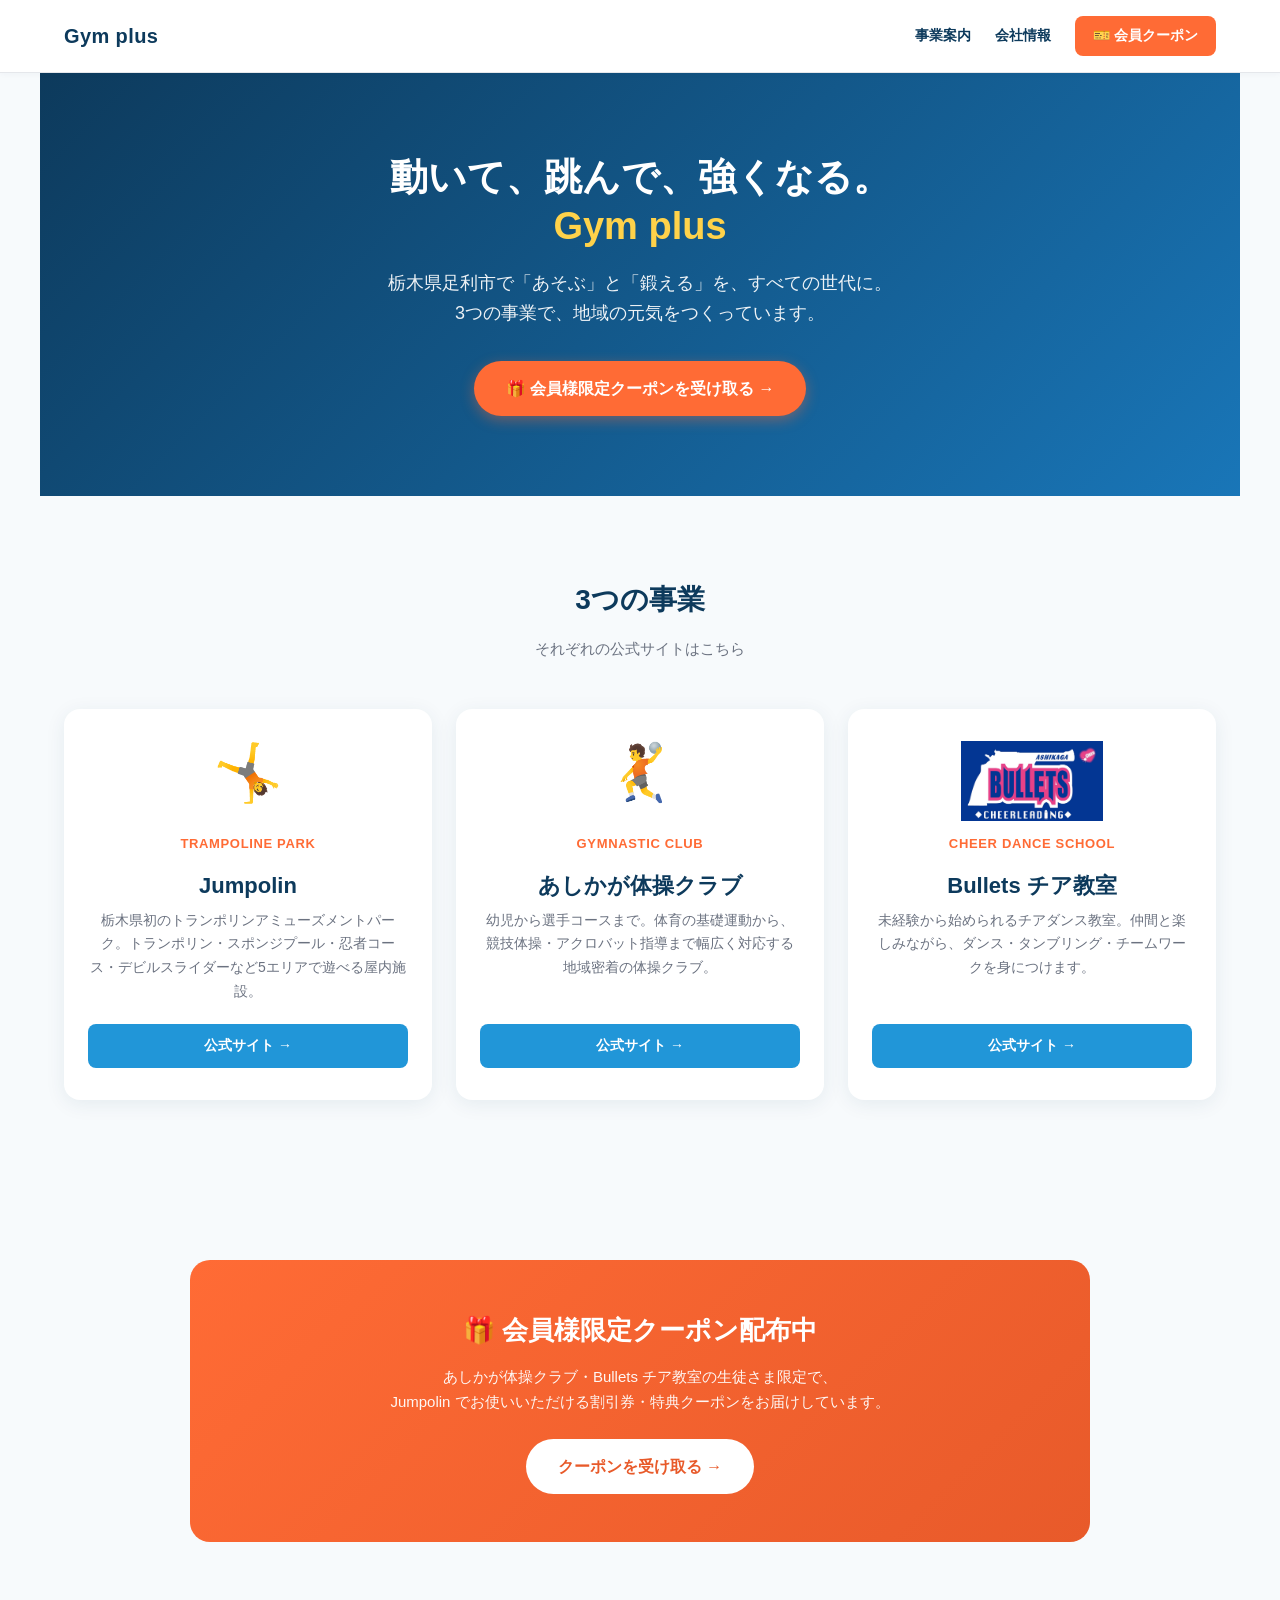
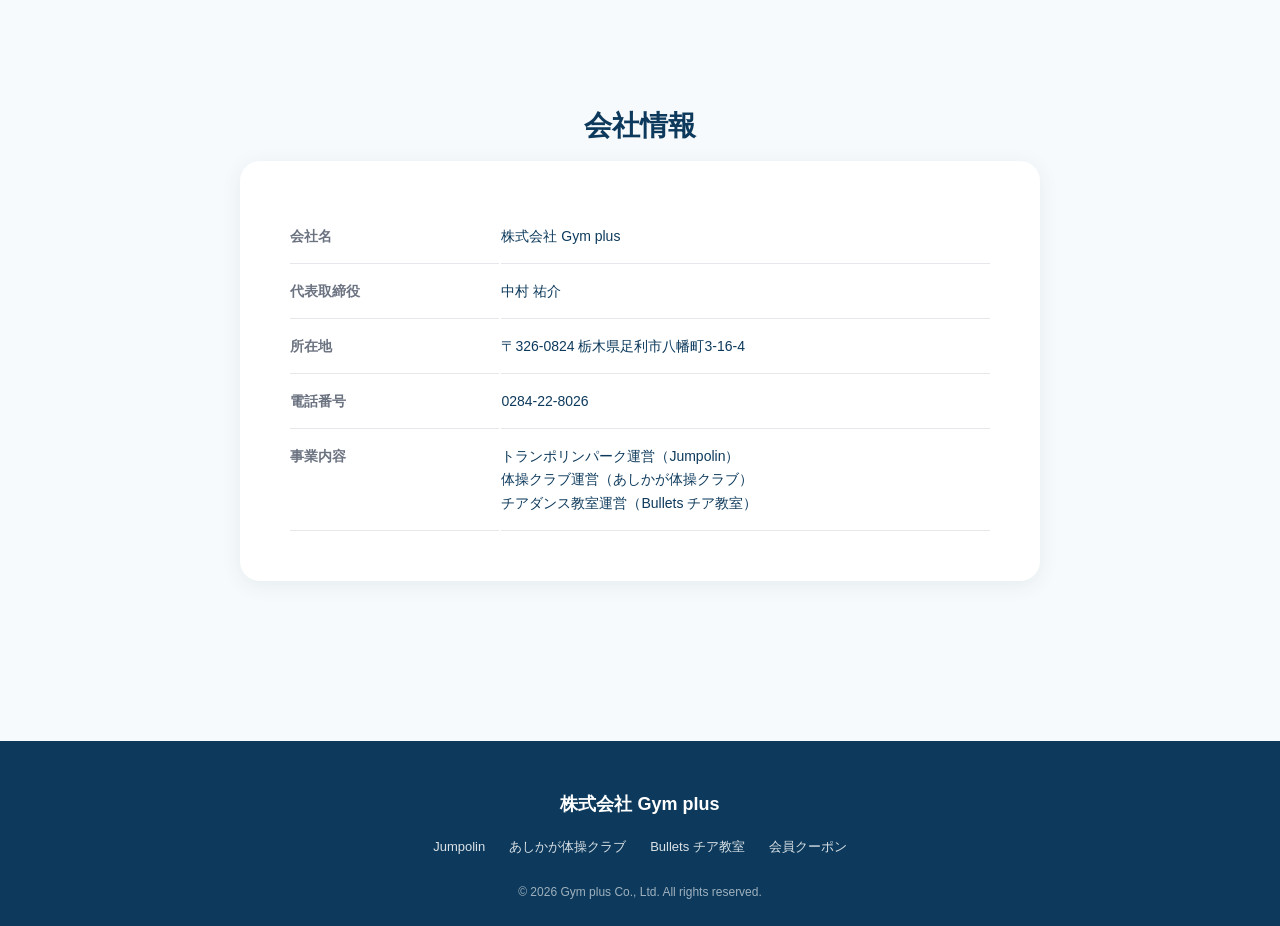
==== index.html @ b4b6f6af "Initial commit: コーポレートHP MVP + クーポンシステム - index.html: 3事業紹介 + クーポン導線のコーポレートサイト - coupon/: Jumpolin会員" ====
<!DOCTYPE html>
<html lang="ja">
<head>
<meta charset="UTF-8">
<meta name="viewport" content="width=device-width, initial-scale=1, viewport-fit=cover">
<title>株式会社Gym plus｜ジャンポリン・あしかが体操クラブ・Bullets チア教室</title>
<meta name="description" content="栃木県足利市の運動施設運営会社。Jumpolin（トランポリンパーク）・あしかが体操クラブ（AGC）・Bullets チア教室を運営。">
<link rel="stylesheet" href="assets/style.css">
</head>
<body>

<header class="site-header">
  <div class="header-inner">
    <a href="/" class="brand">
      <img src="assets/logos/gymplus.png" alt="" onerror="this.style.display='none'">
      <span>Gym plus</span>
    </a>
    <nav class="nav">
      <a href="#services">事業案内</a>
      <a href="#about">会社情報</a>
      <a href="coupon/" class="cta">🎫 会員クーポン</a>
    </nav>
  </div>
</header>

<section class="hero">
  <h1>動いて、跳んで、強くなる。<br><span class="accent">Gym plus</span></h1>
  <p class="tagline">栃木県足利市で「あそぶ」と「鍛える」を、すべての世代に。<br>3つの事業で、地域の元気をつくっています。</p>
  <a href="coupon/" class="hero-cta">🎁 会員様限定クーポンを受け取る →</a>
</section>

<section id="services">
  <h2 class="section-title">3つの事業</h2>
  <p class="section-subtitle">それぞれの公式サイトはこちら</p>

  <div class="services">

    <div class="service-card">
      <div class="logo-wrap">
        <img src="assets/logos/jumpolin.png" alt="Jumpolin" onerror="this.outerHTML='<div class=&quot;service-icon&quot;>🤸</div>'">
      </div>
      <div class="lead">Trampoline Park</div>
      <h3>Jumpolin</h3>
      <p>栃木県初のトランポリンアミューズメントパーク。トランポリン・スポンジプール・忍者コース・デビルスライダーなど5エリアで遊べる屋内施設。</p>
      <a href="https://jumpolin.net/" target="_blank" rel="noopener" class="link">公式サイト →</a>
    </div>

    <div class="service-card">
      <div class="logo-wrap">
        <img src="assets/logos/agc.png" alt="AGC" onerror="this.outerHTML='<div class=&quot;service-icon&quot;>🤾</div>'">
      </div>
      <div class="lead">Gymnastic Club</div>
      <h3>あしかが体操クラブ</h3>
      <p>幼児から選手コースまで。体育の基礎運動から、競技体操・アクロバット指導まで幅広く対応する地域密着の体操クラブ。</p>
      <a href="http://ashikaga-gymnastic-club.com/" target="_blank" rel="noopener" class="link">公式サイト →</a>
    </div>

    <div class="service-card">
      <div class="logo-wrap">
        <img src="assets/logos/bullets.png" alt="Bullets">
      </div>
      <div class="lead">Cheer Dance School</div>
      <h3>Bullets チア教室</h3>
      <p>未経験から始められるチアダンス教室。仲間と楽しみながら、ダンス・タンブリング・チームワークを身につけます。</p>
      <a href="https://bullets-gym.jp/" target="_blank" rel="noopener" class="link">公式サイト →</a>
    </div>

  </div>
</section>

<section>
  <div class="banner-cta">
    <h2>🎁 会員様限定クーポン配布中</h2>
    <p>あしかが体操クラブ・Bullets チア教室の生徒さま限定で、<br>
       Jumpolin でお使いいただける割引券・特典クーポンをお届けしています。</p>
    <a href="coupon/" class="btn">クーポンを受け取る →</a>
  </div>
</section>

<section id="about">
  <h2 class="section-title">会社情報</h2>
  <div class="about">
    <table>
      <tr><th>会社名</th><td>株式会社 Gym plus</td></tr>
      <tr><th>代表取締役</th><td>中村 祐介</td></tr>
      <tr><th>所在地</th><td>〒326-0824 栃木県足利市八幡町3-16-4</td></tr>
      <tr><th>電話番号</th><td>0284-22-8026</td></tr>
      <tr><th>事業内容</th><td>
        トランポリンパーク運営（Jumpolin）<br>
        体操クラブ運営（あしかが体操クラブ）<br>
        チアダンス教室運営（Bullets チア教室）
      </td></tr>
    </table>
  </div>
</section>

<footer class="site-footer">
  <div class="footer-inner">
    <div class="footer-brand">株式会社 Gym plus</div>
    <div class="footer-links">
      <a href="https://jumpolin.net/" target="_blank" rel="noopener">Jumpolin</a>
      <a href="http://ashikaga-gymnastic-club.com/" target="_blank" rel="noopener">あしかが体操クラブ</a>
      <a href="https://bullets-gym.jp/" target="_blank" rel="noopener">Bullets チア教室</a>
      <a href="coupon/">会員クーポン</a>
    </div>
    <div class="copyright">© 2026 Gym plus Co., Ltd. All rights reserved.</div>
  </div>
</footer>

</body>
</html>
---- assets/style.css ----
/* Gym plus コーポレートサイト - 共通スタイル */

:root {
  --primary: #2196d8;
  --primary-dark: #1976b8;
  --primary-soft: #e3f2fd;
  --secondary: #0d3a5c;
  --accent: #ff6b35;
  --accent-dark: #e85a2a;
  --accent-soft: #fef0e8;
  --bg: #f7fafc;
  --card: #ffffff;
  --text: #0d3a5c;
  --text-soft: #6b7280;
  --border: #e5e7eb;
  --shadow: 0 4px 20px rgba(13, 58, 92, 0.08);
  --shadow-lg: 0 12px 40px rgba(13, 58, 92, 0.14);
}

* { box-sizing: border-box; margin: 0; padding: 0; }

html, body {
  font-family: -apple-system, BlinkMacSystemFont, "Hiragino Kaku Gothic ProN",
    "Hiragino Sans", "Yu Gothic UI", "Meiryo", sans-serif;
  background: var(--bg);
  color: var(--text);
  line-height: 1.7;
  -webkit-font-smoothing: antialiased;
}

a { color: var(--primary); text-decoration: none; transition: color 0.2s; }
a:hover { color: var(--primary-dark); }

/* ヘッダー */
.site-header {
  background: #fff;
  border-bottom: 1px solid var(--border);
  position: sticky;
  top: 0;
  z-index: 100;
  box-shadow: 0 1px 6px rgba(13, 58, 92, 0.04);
}
.header-inner {
  max-width: 1200px;
  margin: 0 auto;
  padding: 16px 24px;
  display: flex;
  align-items: center;
  justify-content: space-between;
}
.brand {
  display: flex;
  align-items: center;
  gap: 10px;
  font-size: 20px;
  font-weight: 800;
  color: var(--secondary);
  letter-spacing: 0.02em;
}
.brand img {
  height: 36px;
}
.nav {
  display: flex;
  gap: 24px;
  align-items: center;
  font-size: 14px;
  font-weight: 600;
}
.nav a { color: var(--text); }
.nav .cta {
  background: var(--accent);
  color: #fff !important;
  padding: 8px 18px;
  border-radius: 8px;
}
.nav .cta:hover { background: var(--accent-dark); color: #fff !important; }

/* ヒーロー */
.hero {
  background: linear-gradient(135deg, var(--secondary) 0%, var(--primary-dark) 100%);
  color: #fff;
  padding: 80px 24px;
  text-align: center;
}
.hero h1 {
  font-size: 38px;
  font-weight: 800;
  margin-bottom: 16px;
  line-height: 1.3;
}
.hero h1 .accent { color: #ffd24a; }
.hero .tagline {
  font-size: 18px;
  opacity: 0.92;
  max-width: 640px;
  margin: 0 auto 32px;
}
.hero-cta {
  display: inline-flex;
  background: var(--accent);
  color: #fff;
  padding: 14px 32px;
  border-radius: 999px;
  font-size: 16px;
  font-weight: 700;
  box-shadow: 0 4px 14px rgba(255, 107, 53, 0.4);
  transition: transform 0.15s, box-shadow 0.2s;
}
.hero-cta:hover {
  transform: translateY(-2px);
  box-shadow: 0 8px 20px rgba(255, 107, 53, 0.5);
  color: #fff;
}

/* セクション */
section {
  max-width: 1200px;
  margin: 0 auto;
  padding: 80px 24px;
}
.section-title {
  text-align: center;
  font-size: 28px;
  font-weight: 800;
  color: var(--secondary);
  margin-bottom: 12px;
}
.section-subtitle {
  text-align: center;
  color: var(--text-soft);
  margin-bottom: 48px;
  font-size: 15px;
}

/* 3事業カード */
.services {
  display: grid;
  grid-template-columns: repeat(auto-fit, minmax(280px, 1fr));
  gap: 24px;
}
.service-card {
  background: var(--card);
  border-radius: 16px;
  padding: 32px 24px;
  box-shadow: var(--shadow);
  text-align: center;
  transition: transform 0.2s, box-shadow 0.2s;
  display: flex;
  flex-direction: column;
}
.service-card:hover {
  transform: translateY(-4px);
  box-shadow: var(--shadow-lg);
}
.service-icon {
  font-size: 56px;
  margin-bottom: 16px;
}
.service-card .logo-wrap {
  display: flex;
  justify-content: center;
  align-items: center;
  height: 80px;
  margin-bottom: 12px;
}
.service-card .logo-wrap img {
  max-height: 80px;
  max-width: 160px;
  object-fit: contain;
}
.service-card h3 {
  font-size: 22px;
  color: var(--secondary);
  margin-bottom: 4px;
}
.service-card .lead {
  font-size: 13px;
  color: var(--accent);
  font-weight: 700;
  letter-spacing: 0.05em;
  text-transform: uppercase;
  margin-bottom: 12px;
}
.service-card p {
  font-size: 14px;
  color: var(--text-soft);
  margin-bottom: 20px;
  line-height: 1.7;
  flex-grow: 1;
}
.service-card .link {
  display: inline-block;
  background: var(--primary);
  color: #fff;
  padding: 10px 24px;
  border-radius: 8px;
  font-weight: 600;
  font-size: 14px;
}
.service-card .link:hover {
  background: var(--primary-dark);
  color: #fff;
}

/* バナーCTA */
.banner-cta {
  background: linear-gradient(135deg, var(--accent) 0%, var(--accent-dark) 100%);
  color: #fff;
  border-radius: 20px;
  padding: 48px 32px;
  text-align: center;
  max-width: 900px;
  margin: 0 auto;
}
.banner-cta h2 {
  font-size: 26px;
  font-weight: 800;
  margin-bottom: 12px;
}
.banner-cta p {
  font-size: 15px;
  opacity: 0.95;
  margin-bottom: 24px;
}
.banner-cta .btn {
  background: #fff;
  color: var(--accent-dark);
  padding: 14px 32px;
  border-radius: 999px;
  font-weight: 700;
  display: inline-block;
}
.banner-cta .btn:hover {
  background: #fef9f5;
  color: var(--accent-dark);
}

/* 会社情報 */
.about {
  background: #fff;
  border-radius: 20px;
  padding: 48px;
  box-shadow: var(--shadow);
  max-width: 800px;
  margin: 0 auto;
}
.about table {
  width: 100%;
  font-size: 14px;
}
.about th, .about td {
  text-align: left;
  padding: 14px 0;
  border-bottom: 1px solid var(--border);
  vertical-align: top;
}
.about th {
  width: 30%;
  color: var(--text-soft);
  font-weight: 600;
}
.about td { color: var(--text); }

/* フッター */
.site-footer {
  background: var(--secondary);
  color: #fff;
  padding: 48px 24px 24px;
  margin-top: 80px;
}
.footer-inner {
  max-width: 1200px;
  margin: 0 auto;
  text-align: center;
}
.footer-inner .footer-brand {
  font-size: 18px;
  font-weight: 800;
  margin-bottom: 12px;
}
.footer-inner .footer-links {
  display: flex;
  justify-content: center;
  gap: 24px;
  margin: 16px 0;
  flex-wrap: wrap;
  font-size: 13px;
}
.footer-inner .footer-links a {
  color: rgba(255, 255, 255, 0.85);
}
.footer-inner .footer-links a:hover { color: #fff; }
.copyright {
  font-size: 12px;
  opacity: 0.6;
  margin-top: 24px;
}

/* レスポンシブ */
@media (max-width: 600px) {
  .nav { gap: 12px; font-size: 12px; }
  .nav .cta { padding: 6px 12px; font-size: 12px; }
  .hero { padding: 56px 20px; }
  .hero h1 { font-size: 28px; }
  .hero .tagline { font-size: 15px; }
  section { padding: 56px 20px; }
  .section-title { font-size: 22px; }
  .about { padding: 24px; }
  .banner-cta { padding: 32px 20px; }
  .banner-cta h2 { font-size: 20px; }
  .brand { font-size: 16px; }
  .brand img { height: 28px; }
}
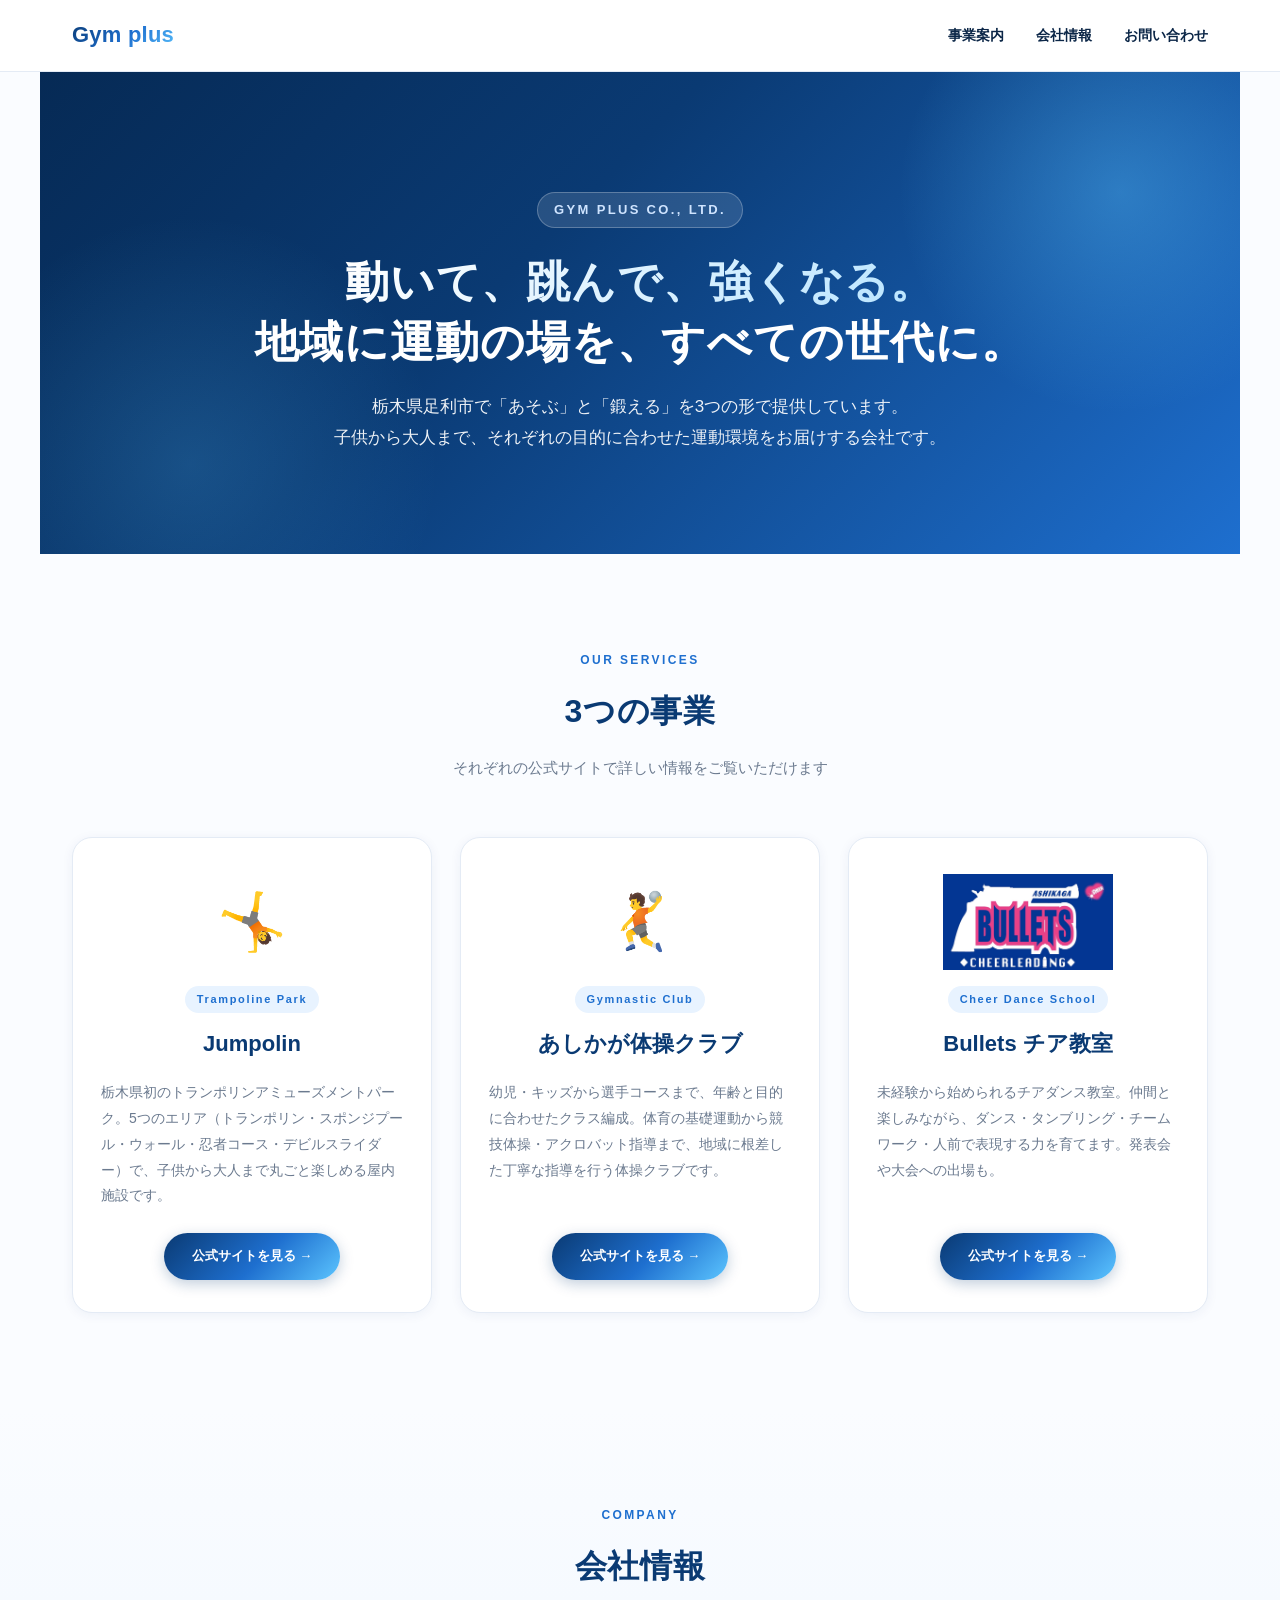
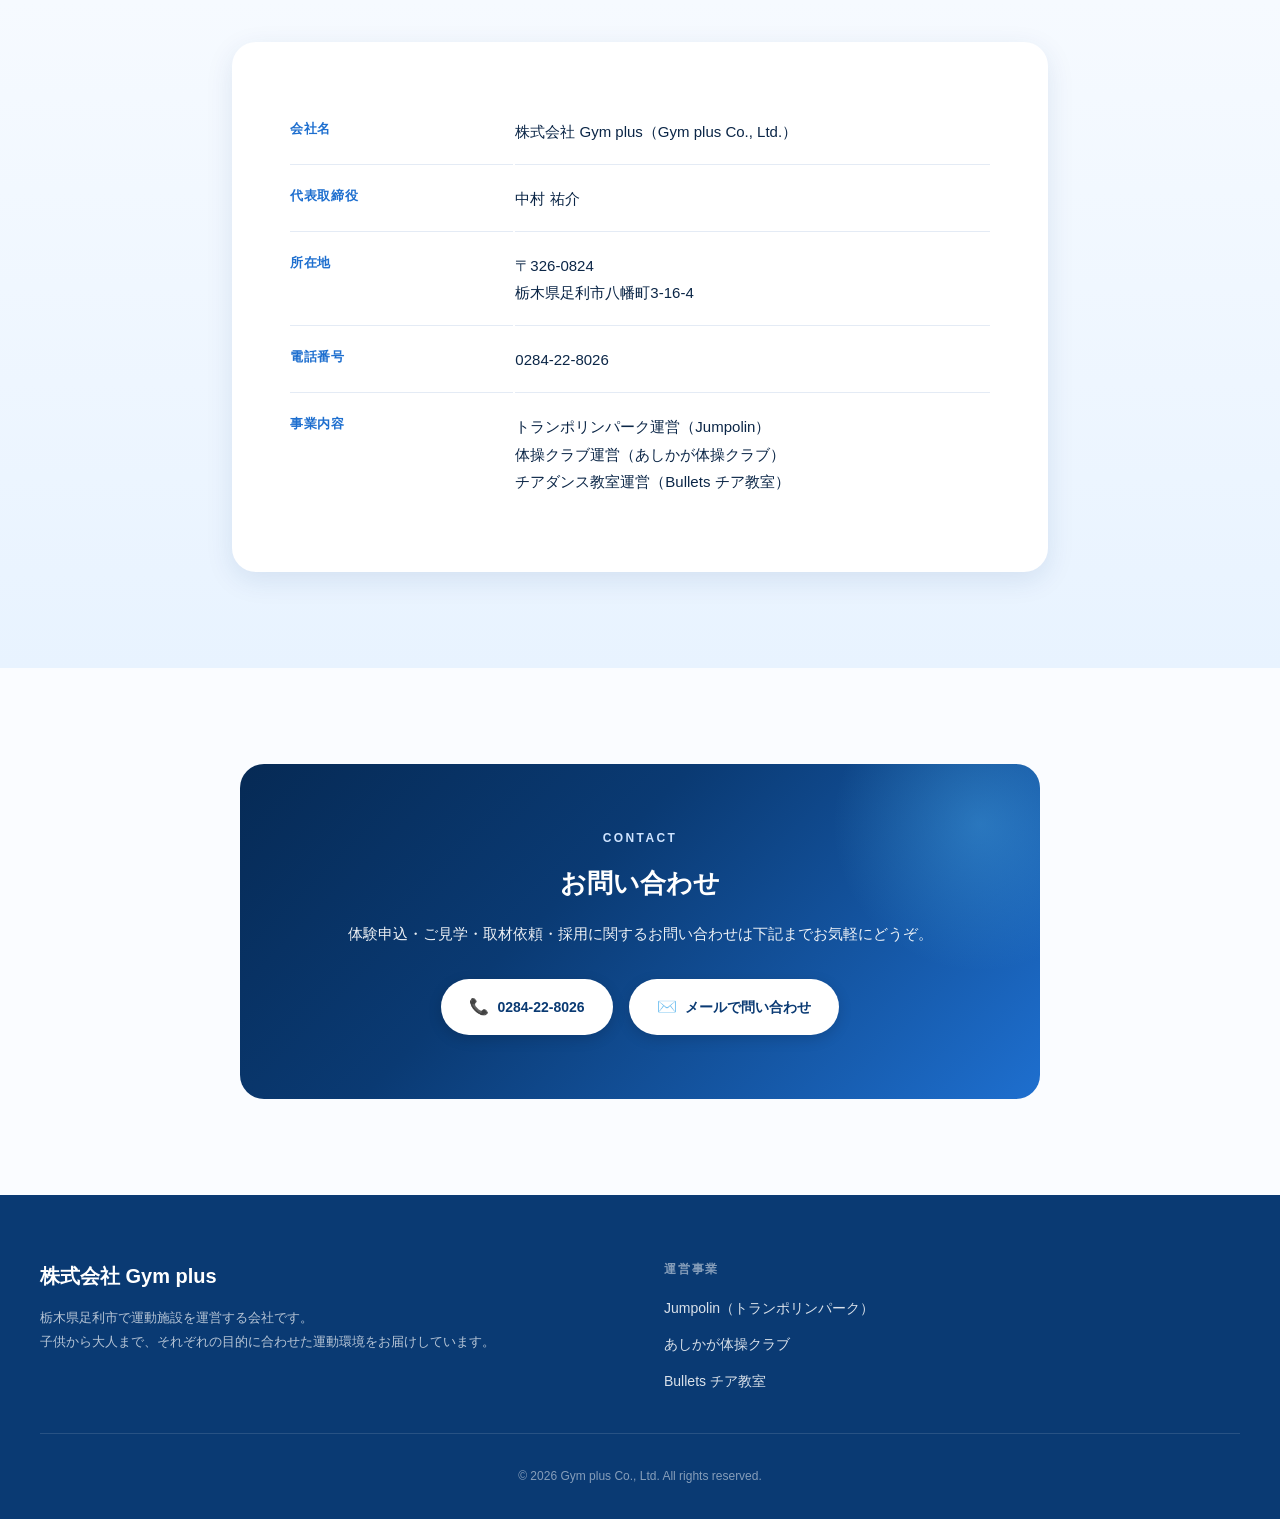
==== commit 1caf75cc: "HP リブランド: クーポン要素削除＋Gym plusロゴ寄りの青グラデUI - ヘッダー/フッターのクーポン誘導を削除（HPは会社案内に専念） - カラーシステムを brand-deep/mid/b" ====
--- a/index.html
+++ b/index.html
@@ -4,7 +4,7 @@
 <meta charset="UTF-8">
 <meta name="viewport" content="width=device-width, initial-scale=1, viewport-fit=cover">
 <title>株式会社Gym plus｜ジャンポリン・あしかが体操クラブ・Bullets チア教室</title>
-<meta name="description" content="栃木県足利市の運動施設運営会社。Jumpolin（トランポリンパーク）・あしかが体操クラブ（AGC）・Bullets チア教室を運営。">
+<meta name="description" content="栃木県足利市で「あそぶ」と「鍛える」を提供する運動施設運営会社。Jumpolin（トランポリンパーク）・あしかが体操クラブ・Bullets チア教室を運営しています。">
 <link rel="stylesheet" href="assets/style.css">
 </head>
 <body>
@@ -13,25 +13,31 @@
   <div class="header-inner">
     <a href="/" class="brand">
       <img src="assets/logos/gymplus.png" alt="" onerror="this.style.display='none'">
-      <span>Gym plus</span>
+      <span class="brand-text">Gym plus</span>
     </a>
     <nav class="nav">
       <a href="#services">事業案内</a>
       <a href="#about">会社情報</a>
-      <a href="coupon/" class="cta">🎫 会員クーポン</a>
+      <a href="#contact">お問い合わせ</a>
     </nav>
   </div>
 </header>
 
 <section class="hero">
-  <h1>動いて、跳んで、強くなる。<br><span class="accent">Gym plus</span></h1>
-  <p class="tagline">栃木県足利市で「あそぶ」と「鍛える」を、すべての世代に。<br>3つの事業で、地域の元気をつくっています。</p>
-  <a href="coupon/" class="hero-cta">🎁 会員様限定クーポンを受け取る →</a>
+  <div class="hero-inner">
+    <span class="eyebrow">Gym plus Co., Ltd.</span>
+    <h1><span class="accent">動いて、跳んで、強くなる。</span><br>地域に運動の場を、すべての世代に。</h1>
+    <p class="tagline">
+      栃木県足利市で「あそぶ」と「鍛える」を3つの形で提供しています。<br>
+      子供から大人まで、それぞれの目的に合わせた運動環境をお届けする会社です。
+    </p>
+  </div>
 </section>
 
 <section id="services">
+  <div class="section-eyebrow">Our Services</div>
   <h2 class="section-title">3つの事業</h2>
-  <p class="section-subtitle">それぞれの公式サイトはこちら</p>
+  <p class="section-subtitle">それぞれの公式サイトで詳しい情報をご覧いただけます</p>
 
   <div class="services">
 
@@ -39,69 +45,87 @@
       <div class="logo-wrap">
         <img src="assets/logos/jumpolin.png" alt="Jumpolin" onerror="this.outerHTML='<div class=&quot;service-icon&quot;>🤸</div>'">
       </div>
-      <div class="lead">Trampoline Park</div>
+      <span class="lead">Trampoline Park</span>
       <h3>Jumpolin</h3>
-      <p>栃木県初のトランポリンアミューズメントパーク。トランポリン・スポンジプール・忍者コース・デビルスライダーなど5エリアで遊べる屋内施設。</p>
-      <a href="https://jumpolin.net/" target="_blank" rel="noopener" class="link">公式サイト →</a>
+      <p>栃木県初のトランポリンアミューズメントパーク。5つのエリア（トランポリン・スポンジプール・ウォール・忍者コース・デビルスライダー）で、子供から大人まで丸ごと楽しめる屋内施設です。</p>
+      <a href="https://jumpolin.net/" target="_blank" rel="noopener" class="link">公式サイトを見る →</a>
     </div>
 
     <div class="service-card">
       <div class="logo-wrap">
         <img src="assets/logos/agc.png" alt="AGC" onerror="this.outerHTML='<div class=&quot;service-icon&quot;>🤾</div>'">
       </div>
-      <div class="lead">Gymnastic Club</div>
+      <span class="lead">Gymnastic Club</span>
       <h3>あしかが体操クラブ</h3>
-      <p>幼児から選手コースまで。体育の基礎運動から、競技体操・アクロバット指導まで幅広く対応する地域密着の体操クラブ。</p>
-      <a href="http://ashikaga-gymnastic-club.com/" target="_blank" rel="noopener" class="link">公式サイト →</a>
+      <p>幼児・キッズから選手コースまで、年齢と目的に合わせたクラス編成。体育の基礎運動から競技体操・アクロバット指導まで、地域に根差した丁寧な指導を行う体操クラブです。</p>
+      <a href="http://ashikaga-gymnastic-club.com/" target="_blank" rel="noopener" class="link">公式サイトを見る →</a>
     </div>
 
     <div class="service-card">
       <div class="logo-wrap">
         <img src="assets/logos/bullets.png" alt="Bullets">
       </div>
-      <div class="lead">Cheer Dance School</div>
+      <span class="lead">Cheer Dance School</span>
       <h3>Bullets チア教室</h3>
-      <p>未経験から始められるチアダンス教室。仲間と楽しみながら、ダンス・タンブリング・チームワークを身につけます。</p>
-      <a href="https://bullets-gym.jp/" target="_blank" rel="noopener" class="link">公式サイト →</a>
+      <p>未経験から始められるチアダンス教室。仲間と楽しみながら、ダンス・タンブリング・チームワーク・人前で表現する力を育てます。発表会や大会への出場も。</p>
+      <a href="https://bullets-gym.jp/" target="_blank" rel="noopener" class="link">公式サイトを見る →</a>
     </div>
 
   </div>
 </section>
 
-<section>
-  <div class="banner-cta">
-    <h2>🎁 会員様限定クーポン配布中</h2>
-    <p>あしかが体操クラブ・Bullets チア教室の生徒さま限定で、<br>
-       Jumpolin でお使いいただける割引券・特典クーポンをお届けしています。</p>
-    <a href="coupon/" class="btn">クーポンを受け取る →</a>
+<div class="about-wrap" id="about">
+  <div class="about-inner">
+    <div class="section-eyebrow" style="margin-bottom:12px;">Company</div>
+    <h2 class="section-title" style="margin-bottom:48px;">会社情報</h2>
+    <div class="about-card">
+      <table>
+        <tr><th>会社名</th><td>株式会社 Gym plus（Gym plus Co., Ltd.）</td></tr>
+        <tr><th>代表取締役</th><td>中村 祐介</td></tr>
+        <tr><th>所在地</th><td>〒326-0824<br>栃木県足利市八幡町3-16-4</td></tr>
+        <tr><th>電話番号</th><td>0284-22-8026</td></tr>
+        <tr><th>事業内容</th><td>
+          トランポリンパーク運営（Jumpolin）<br>
+          体操クラブ運営（あしかが体操クラブ）<br>
+          チアダンス教室運営（Bullets チア教室）
+        </td></tr>
+      </table>
+    </div>
   </div>
-</section>
+</div>
 
-<section id="about">
-  <h2 class="section-title">会社情報</h2>
-  <div class="about">
-    <table>
-      <tr><th>会社名</th><td>株式会社 Gym plus</td></tr>
-      <tr><th>代表取締役</th><td>中村 祐介</td></tr>
-      <tr><th>所在地</th><td>〒326-0824 栃木県足利市八幡町3-16-4</td></tr>
-      <tr><th>電話番号</th><td>0284-22-8026</td></tr>
-      <tr><th>事業内容</th><td>
-        トランポリンパーク運営（Jumpolin）<br>
-        体操クラブ運営（あしかが体操クラブ）<br>
-        チアダンス教室運営（Bullets チア教室）
-      </td></tr>
-    </table>
+<section class="contact" id="contact">
+  <div class="contact-card">
+    <div class="section-eyebrow" style="color:#cfe4ff;">Contact</div>
+    <h2>お問い合わせ</h2>
+    <p>体験申込・ご見学・取材依頼・採用に関するお問い合わせは下記までお気軽にどうぞ。</p>
+    <div class="contact-channels">
+      <a href="tel:0284228026" class="contact-btn">
+        <span class="icon">📞</span> 0284-22-8026
+      </a>
+      <a href="mailto:gymplus0601@gmail.com" class="contact-btn">
+        <span class="icon">✉️</span> メールで問い合わせ
+      </a>
+    </div>
   </div>
 </section>
 
 <footer class="site-footer">
   <div class="footer-inner">
-    <div class="footer-brand">株式会社 Gym plus</div>
-    <div class="footer-links">
-      <a href="https://jumpolin.net/" target="_blank" rel="noopener">Jumpolin</a>
-      <a href="http://ashikaga-gymnastic-club.com/" target="_blank" rel="noopener">あしかが体操クラブ</a>
-      <a href="https://bullets-gym.jp/" target="_blank" rel="noopener">Bullets チア教室</a>
-      <a href="coupon/">会員クーポン</a>
+    <div class="footer-top">
+      <div>
+        <div class="footer-brand">株式会社 Gym plus</div>
+        <p class="footer-brand-desc">
+          栃木県足利市で運動施設を運営する会社です。<br>
+          子供から大人まで、それぞれの目的に合わせた運動環境をお届けしています。
+        </p>
+      </div>
+      <div class="footer-links">
+        <div class="group-title">運営事業</div>
+        <a href="https://jumpolin.net/" target="_blank" rel="noopener">Jumpolin（トランポリンパーク）</a>
+        <a href="http://ashikaga-gymnastic-club.com/" target="_blank" rel="noopener">あしかが体操クラブ</a>
+        <a href="https://bullets-gym.jp/" target="_blank" rel="noopener">Bullets チア教室</a>
+      </div>
     </div>
     <div class="copyright">© 2026 Gym plus Co., Ltd. All rights reserved.</div>
   </div>
--- a/assets/style.css
+++ b/assets/style.css
@@ -1,20 +1,22 @@
-/* Gym plus コーポレートサイト - 共通スタイル */
+/* 株式会社Gym plus コーポレートサイト
+ * ブランドカラー：Gym plus ロゴの青グラデーション（深い青→明るい青）
+ */
 
 :root {
-  --primary: #2196d8;
-  --primary-dark: #1976b8;
-  --primary-soft: #e3f2fd;
-  --secondary: #0d3a5c;
-  --accent: #ff6b35;
-  --accent-dark: #e85a2a;
-  --accent-soft: #fef0e8;
-  --bg: #f7fafc;
+  --brand-deep: #0a3a73;      /* 深い青（ロゴの濃い部分） */
+  --brand-mid: #1e6fcf;       /* ミッドブルー */
+  --brand-bright: #5cc5ff;    /* 明るい青（ロゴのハイライト） */
+  --brand-soft: #e8f3ff;      /* 淡い青背景 */
+  --ink: #0b2647;             /* 文字色（ネイビー寄り） */
+  --ink-soft: #6b7a8f;
+  --line: #e4ebf5;
+  --bg: #fafcff;
   --card: #ffffff;
-  --text: #0d3a5c;
-  --text-soft: #6b7280;
-  --border: #e5e7eb;
-  --shadow: 0 4px 20px rgba(13, 58, 92, 0.08);
-  --shadow-lg: 0 12px 40px rgba(13, 58, 92, 0.14);
+  --shadow-sm: 0 2px 12px rgba(10, 58, 115, 0.06);
+  --shadow-md: 0 8px 28px rgba(10, 58, 115, 0.10);
+  --shadow-lg: 0 16px 48px rgba(10, 58, 115, 0.18);
+  --gradient-brand: linear-gradient(135deg, #0a3a73 0%, #1e6fcf 55%, #5cc5ff 100%);
+  --gradient-hero: linear-gradient(135deg, #062a55 0%, #0a3a73 40%, #1e6fcf 100%);
 }
 
 * { box-sizing: border-box; margin: 0; padding: 0; }
@@ -23,27 +25,31 @@
   font-family: -apple-system, BlinkMacSystemFont, "Hiragino Kaku Gothic ProN",
     "Hiragino Sans", "Yu Gothic UI", "Meiryo", sans-serif;
   background: var(--bg);
-  color: var(--text);
-  line-height: 1.7;
+  color: var(--ink);
+  line-height: 1.75;
   -webkit-font-smoothing: antialiased;
-}
-
-a { color: var(--primary); text-decoration: none; transition: color 0.2s; }
-a:hover { color: var(--primary-dark); }
-
-/* ヘッダー */
+  font-feature-settings: "palt";
+}
+
+a { color: var(--brand-mid); text-decoration: none; transition: color 0.2s; }
+a:hover { color: var(--brand-deep); }
+
+img { max-width: 100%; height: auto; }
+
+/* ============ ヘッダー ============ */
 .site-header {
-  background: #fff;
-  border-bottom: 1px solid var(--border);
+  background: rgba(255, 255, 255, 0.95);
+  backdrop-filter: saturate(180%) blur(16px);
+  -webkit-backdrop-filter: saturate(180%) blur(16px);
+  border-bottom: 1px solid var(--line);
   position: sticky;
   top: 0;
   z-index: 100;
-  box-shadow: 0 1px 6px rgba(13, 58, 92, 0.04);
 }
 .header-inner {
   max-width: 1200px;
   margin: 0 auto;
-  padding: 16px 24px;
+  padding: 16px 32px;
   display: flex;
   align-items: center;
   justify-content: space-between;
@@ -51,264 +57,429 @@
 .brand {
   display: flex;
   align-items: center;
-  gap: 10px;
-  font-size: 20px;
-  font-weight: 800;
-  color: var(--secondary);
-  letter-spacing: 0.02em;
+  gap: 12px;
+  color: var(--brand-deep);
+  font-size: 22px;
+  font-weight: 700;
+  letter-spacing: 0.01em;
 }
 .brand img {
-  height: 36px;
+  height: 40px;
+  width: auto;
+}
+.brand .brand-text {
+  background: var(--gradient-brand);
+  -webkit-background-clip: text;
+  background-clip: text;
+  color: transparent;
+  font-weight: 800;
 }
 .nav {
   display: flex;
-  gap: 24px;
+  gap: 32px;
   align-items: center;
   font-size: 14px;
   font-weight: 600;
 }
-.nav a { color: var(--text); }
-.nav .cta {
-  background: var(--accent);
-  color: #fff !important;
-  padding: 8px 18px;
-  border-radius: 8px;
-}
-.nav .cta:hover { background: var(--accent-dark); color: #fff !important; }
-
-/* ヒーロー */
+.nav a {
+  color: var(--ink);
+  position: relative;
+  padding: 6px 0;
+}
+.nav a::after {
+  content: '';
+  position: absolute;
+  left: 0;
+  bottom: -2px;
+  height: 2px;
+  width: 0;
+  background: var(--brand-mid);
+  transition: width 0.2s;
+}
+.nav a:hover::after { width: 100%; }
+
+/* ============ ヒーロー ============ */
 .hero {
-  background: linear-gradient(135deg, var(--secondary) 0%, var(--primary-dark) 100%);
+  background: var(--gradient-hero);
   color: #fff;
-  padding: 80px 24px;
-  text-align: center;
+  padding: 120px 32px 100px;
+  text-align: center;
+  position: relative;
+  overflow: hidden;
+}
+.hero::before {
+  content: '';
+  position: absolute;
+  top: -120px;
+  right: -120px;
+  width: 480px;
+  height: 480px;
+  background: radial-gradient(circle, rgba(92, 197, 255, 0.35) 0%, transparent 65%);
+  border-radius: 50%;
+  pointer-events: none;
+}
+.hero::after {
+  content: '';
+  position: absolute;
+  bottom: -180px;
+  left: -120px;
+  width: 540px;
+  height: 540px;
+  background: radial-gradient(circle, rgba(92, 197, 255, 0.18) 0%, transparent 65%);
+  border-radius: 50%;
+  pointer-events: none;
+}
+.hero-inner {
+  max-width: 880px;
+  margin: 0 auto;
+  position: relative;
+  z-index: 1;
+}
+.hero .eyebrow {
+  display: inline-block;
+  font-size: 13px;
+  font-weight: 600;
+  letter-spacing: 0.18em;
+  text-transform: uppercase;
+  padding: 6px 16px;
+  background: rgba(255, 255, 255, 0.12);
+  border: 1px solid rgba(255, 255, 255, 0.25);
+  border-radius: 999px;
+  margin-bottom: 24px;
+  color: #cfe4ff;
 }
 .hero h1 {
-  font-size: 38px;
-  font-weight: 800;
-  margin-bottom: 16px;
-  line-height: 1.3;
-}
-.hero h1 .accent { color: #ffd24a; }
+  font-size: 44px;
+  font-weight: 800;
+  line-height: 1.35;
+  margin-bottom: 20px;
+  letter-spacing: 0.02em;
+}
+.hero h1 .accent {
+  background: linear-gradient(135deg, #ffffff 0%, #b8e4ff 100%);
+  -webkit-background-clip: text;
+  background-clip: text;
+  color: transparent;
+}
 .hero .tagline {
-  font-size: 18px;
+  font-size: 17px;
   opacity: 0.92;
+  margin: 0 auto;
+  line-height: 1.85;
   max-width: 640px;
-  margin: 0 auto 32px;
-}
-.hero-cta {
-  display: inline-flex;
-  background: var(--accent);
-  color: #fff;
-  padding: 14px 32px;
-  border-radius: 999px;
-  font-size: 16px;
-  font-weight: 700;
-  box-shadow: 0 4px 14px rgba(255, 107, 53, 0.4);
-  transition: transform 0.15s, box-shadow 0.2s;
-}
-.hero-cta:hover {
-  transform: translateY(-2px);
-  box-shadow: 0 8px 20px rgba(255, 107, 53, 0.5);
-  color: #fff;
-}
-
-/* セクション */
+}
+
+/* ============ セクション共通 ============ */
 section {
   max-width: 1200px;
   margin: 0 auto;
-  padding: 80px 24px;
+  padding: 96px 32px;
+}
+.section-eyebrow {
+  text-align: center;
+  font-size: 12px;
+  font-weight: 700;
+  letter-spacing: 0.2em;
+  text-transform: uppercase;
+  color: var(--brand-mid);
+  margin-bottom: 12px;
 }
 .section-title {
   text-align: center;
-  font-size: 28px;
-  font-weight: 800;
-  color: var(--secondary);
-  margin-bottom: 12px;
+  font-size: 32px;
+  font-weight: 800;
+  color: var(--brand-deep);
+  margin-bottom: 16px;
+  letter-spacing: 0.02em;
 }
 .section-subtitle {
   text-align: center;
-  color: var(--text-soft);
-  margin-bottom: 48px;
+  color: var(--ink-soft);
+  margin-bottom: 56px;
   font-size: 15px;
 }
 
-/* 3事業カード */
+/* ============ 3事業カード ============ */
 .services {
   display: grid;
-  grid-template-columns: repeat(auto-fit, minmax(280px, 1fr));
-  gap: 24px;
+  grid-template-columns: repeat(3, 1fr);
+  gap: 28px;
 }
 .service-card {
   background: var(--card);
-  border-radius: 16px;
-  padding: 32px 24px;
-  box-shadow: var(--shadow);
-  text-align: center;
-  transition: transform 0.2s, box-shadow 0.2s;
+  border-radius: 20px;
+  padding: 36px 28px 32px;
+  box-shadow: var(--shadow-sm);
+  border: 1px solid var(--line);
+  text-align: center;
+  transition: transform 0.25s, box-shadow 0.25s, border-color 0.25s;
   display: flex;
   flex-direction: column;
+  position: relative;
+  overflow: hidden;
+}
+.service-card::before {
+  content: '';
+  position: absolute;
+  top: 0;
+  left: 0;
+  right: 0;
+  height: 4px;
+  background: var(--gradient-brand);
+  transform: scaleX(0);
+  transform-origin: left;
+  transition: transform 0.3s;
 }
 .service-card:hover {
-  transform: translateY(-4px);
-  box-shadow: var(--shadow-lg);
-}
-.service-icon {
+  transform: translateY(-6px);
+  box-shadow: var(--shadow-md);
+  border-color: rgba(30, 111, 207, 0.2);
+}
+.service-card:hover::before { transform: scaleX(1); }
+
+.service-card .logo-wrap {
+  display: flex;
+  justify-content: center;
+  align-items: center;
+  height: 96px;
+  margin-bottom: 16px;
+}
+.service-card .logo-wrap img {
+  max-height: 96px;
+  max-width: 180px;
+  object-fit: contain;
+}
+.service-card .service-icon {
   font-size: 56px;
-  margin-bottom: 16px;
-}
-.service-card .logo-wrap {
-  display: flex;
-  justify-content: center;
-  align-items: center;
-  height: 80px;
+  line-height: 1;
+}
+.service-card .lead {
+  display: inline-block;
+  font-size: 11px;
+  font-weight: 700;
+  letter-spacing: 0.15em;
+  color: var(--brand-mid);
+  background: var(--brand-soft);
+  padding: 4px 12px;
+  border-radius: 999px;
   margin-bottom: 12px;
-}
-.service-card .logo-wrap img {
-  max-height: 80px;
-  max-width: 160px;
-  object-fit: contain;
+  align-self: center;
 }
 .service-card h3 {
   font-size: 22px;
-  color: var(--secondary);
-  margin-bottom: 4px;
-}
-.service-card .lead {
-  font-size: 13px;
-  color: var(--accent);
-  font-weight: 700;
-  letter-spacing: 0.05em;
-  text-transform: uppercase;
-  margin-bottom: 12px;
+  color: var(--brand-deep);
+  margin-bottom: 16px;
+  font-weight: 800;
 }
 .service-card p {
   font-size: 14px;
-  color: var(--text-soft);
-  margin-bottom: 20px;
-  line-height: 1.7;
+  color: var(--ink-soft);
+  margin-bottom: 24px;
+  line-height: 1.85;
   flex-grow: 1;
+  text-align: left;
 }
 .service-card .link {
-  display: inline-block;
-  background: var(--primary);
+  display: inline-flex;
+  align-items: center;
+  gap: 6px;
+  background: var(--gradient-brand);
   color: #fff;
-  padding: 10px 24px;
-  border-radius: 8px;
+  padding: 12px 28px;
+  border-radius: 999px;
   font-weight: 600;
-  font-size: 14px;
+  font-size: 13px;
+  align-self: center;
+  transition: transform 0.2s, box-shadow 0.2s;
+  box-shadow: 0 4px 14px rgba(10, 58, 115, 0.25);
 }
 .service-card .link:hover {
-  background: var(--primary-dark);
+  transform: translateY(-2px);
+  box-shadow: 0 8px 20px rgba(10, 58, 115, 0.35);
   color: #fff;
 }
 
-/* バナーCTA */
-.banner-cta {
-  background: linear-gradient(135deg, var(--accent) 0%, var(--accent-dark) 100%);
+/* ============ 会社情報 ============ */
+.about-wrap {
+  background: linear-gradient(180deg, transparent 0%, var(--brand-soft) 100%);
+  padding-top: 96px;
+  padding-bottom: 96px;
+  margin: 0;
+  max-width: none;
+}
+.about-inner {
+  max-width: 880px;
+  margin: 0 auto;
+  padding: 0 32px;
+}
+.about-card {
+  background: #fff;
+  border-radius: 24px;
+  padding: 56px;
+  box-shadow: var(--shadow-md);
+}
+.about-card table {
+  width: 100%;
+  font-size: 15px;
+}
+.about-card th, .about-card td {
+  text-align: left;
+  padding: 18px 0;
+  border-bottom: 1px solid var(--line);
+  vertical-align: top;
+}
+.about-card tr:last-child th, .about-card tr:last-child td { border-bottom: none; }
+.about-card th {
+  width: 32%;
+  color: var(--brand-mid);
+  font-weight: 600;
+  font-size: 13px;
+  letter-spacing: 0.05em;
+}
+.about-card td {
+  color: var(--ink);
+  line-height: 1.85;
+}
+
+/* ============ お問い合わせ ============ */
+.contact {
+  text-align: center;
+  padding-top: 96px;
+  padding-bottom: 96px;
+}
+.contact-card {
+  background: var(--gradient-hero);
+  border-radius: 24px;
+  padding: 64px 40px;
   color: #fff;
-  border-radius: 20px;
-  padding: 48px 32px;
-  text-align: center;
-  max-width: 900px;
-  margin: 0 auto;
-}
-.banner-cta h2 {
+  max-width: 800px;
+  margin: 0 auto;
+  position: relative;
+  overflow: hidden;
+}
+.contact-card::before {
+  content: '';
+  position: absolute;
+  top: -100px;
+  right: -100px;
+  width: 320px;
+  height: 320px;
+  background: radial-gradient(circle, rgba(92, 197, 255, 0.3) 0%, transparent 65%);
+  border-radius: 50%;
+}
+.contact-card h2 {
   font-size: 26px;
   font-weight: 800;
-  margin-bottom: 12px;
-}
-.banner-cta p {
+  margin-bottom: 14px;
+  position: relative;
+}
+.contact-card p {
   font-size: 15px;
-  opacity: 0.95;
-  margin-bottom: 24px;
-}
-.banner-cta .btn {
+  opacity: 0.92;
+  margin-bottom: 32px;
+  position: relative;
+}
+.contact-channels {
+  display: flex;
+  gap: 16px;
+  justify-content: center;
+  flex-wrap: wrap;
+  position: relative;
+}
+.contact-btn {
+  display: inline-flex;
+  align-items: center;
+  gap: 8px;
   background: #fff;
-  color: var(--accent-dark);
-  padding: 14px 32px;
+  color: var(--brand-deep);
+  padding: 14px 28px;
   border-radius: 999px;
   font-weight: 700;
-  display: inline-block;
-}
-.banner-cta .btn:hover {
-  background: #fef9f5;
-  color: var(--accent-dark);
-}
-
-/* 会社情報 */
-.about {
-  background: #fff;
-  border-radius: 20px;
-  padding: 48px;
-  box-shadow: var(--shadow);
-  max-width: 800px;
-  margin: 0 auto;
-}
-.about table {
-  width: 100%;
   font-size: 14px;
-}
-.about th, .about td {
-  text-align: left;
-  padding: 14px 0;
-  border-bottom: 1px solid var(--border);
-  vertical-align: top;
-}
-.about th {
-  width: 30%;
-  color: var(--text-soft);
-  font-weight: 600;
-}
-.about td { color: var(--text); }
-
-/* フッター */
+  transition: transform 0.2s, box-shadow 0.2s;
+  box-shadow: 0 4px 14px rgba(0, 0, 0, 0.15);
+}
+.contact-btn:hover {
+  transform: translateY(-2px);
+  box-shadow: 0 8px 20px rgba(0, 0, 0, 0.2);
+  color: var(--brand-deep);
+}
+.contact-btn .icon { font-size: 16px; }
+
+/* ============ フッター ============ */
 .site-footer {
-  background: var(--secondary);
+  background: var(--brand-deep);
   color: #fff;
-  padding: 48px 24px 24px;
-  margin-top: 80px;
+  padding: 64px 32px 32px;
 }
 .footer-inner {
   max-width: 1200px;
   margin: 0 auto;
-  text-align: center;
-}
-.footer-inner .footer-brand {
-  font-size: 18px;
+}
+.footer-top {
+  display: grid;
+  grid-template-columns: 1fr 1fr;
+  gap: 48px;
+  padding-bottom: 40px;
+  border-bottom: 1px solid rgba(255, 255, 255, 0.12);
+}
+.footer-brand {
+  font-size: 20px;
   font-weight: 800;
   margin-bottom: 12px;
 }
-.footer-inner .footer-links {
-  display: flex;
-  justify-content: center;
-  gap: 24px;
-  margin: 16px 0;
-  flex-wrap: wrap;
+.footer-brand-desc {
   font-size: 13px;
-}
-.footer-inner .footer-links a {
+  opacity: 0.7;
+  line-height: 1.85;
+}
+.footer-links {
+  display: flex;
+  flex-direction: column;
+  gap: 12px;
+  font-size: 14px;
+}
+.footer-links a {
   color: rgba(255, 255, 255, 0.85);
 }
-.footer-inner .footer-links a:hover { color: #fff; }
+.footer-links a:hover {
+  color: #5cc5ff;
+}
+.footer-links .group-title {
+  font-size: 12px;
+  font-weight: 700;
+  letter-spacing: 0.15em;
+  text-transform: uppercase;
+  opacity: 0.5;
+  margin-bottom: 4px;
+}
 .copyright {
+  text-align: center;
   font-size: 12px;
-  opacity: 0.6;
-  margin-top: 24px;
-}
-
-/* レスポンシブ */
+  opacity: 0.5;
+  margin-top: 32px;
+}
+
+/* ============ レスポンシブ ============ */
+@media (max-width: 900px) {
+  .services { grid-template-columns: 1fr; gap: 20px; }
+  .hero h1 { font-size: 32px; }
+  .hero { padding: 80px 24px 64px; }
+  section { padding: 64px 24px; }
+  .about-wrap, .contact { padding-top: 64px; padding-bottom: 64px; }
+  .about-card { padding: 32px 24px; }
+  .contact-card { padding: 40px 24px; }
+  .header-inner { padding: 14px 20px; }
+  .footer-top { grid-template-columns: 1fr; gap: 32px; }
+}
+
 @media (max-width: 600px) {
-  .nav { gap: 12px; font-size: 12px; }
-  .nav .cta { padding: 6px 12px; font-size: 12px; }
-  .hero { padding: 56px 20px; }
-  .hero h1 { font-size: 28px; }
-  .hero .tagline { font-size: 15px; }
-  section { padding: 56px 20px; }
-  .section-title { font-size: 22px; }
-  .about { padding: 24px; }
-  .banner-cta { padding: 32px 20px; }
-  .banner-cta h2 { font-size: 20px; }
-  .brand { font-size: 16px; }
-  .brand img { height: 28px; }
-}
+  .nav { gap: 16px; font-size: 13px; }
+  .hero h1 { font-size: 26px; }
+  .hero .tagline { font-size: 14px; }
+  .section-title { font-size: 24px; }
+  .brand { font-size: 18px; }
+  .brand img { height: 32px; }
+  .about-card th, .about-card td { display: block; width: 100%; padding: 8px 0; }
+  .about-card th { padding-top: 16px; }
+}
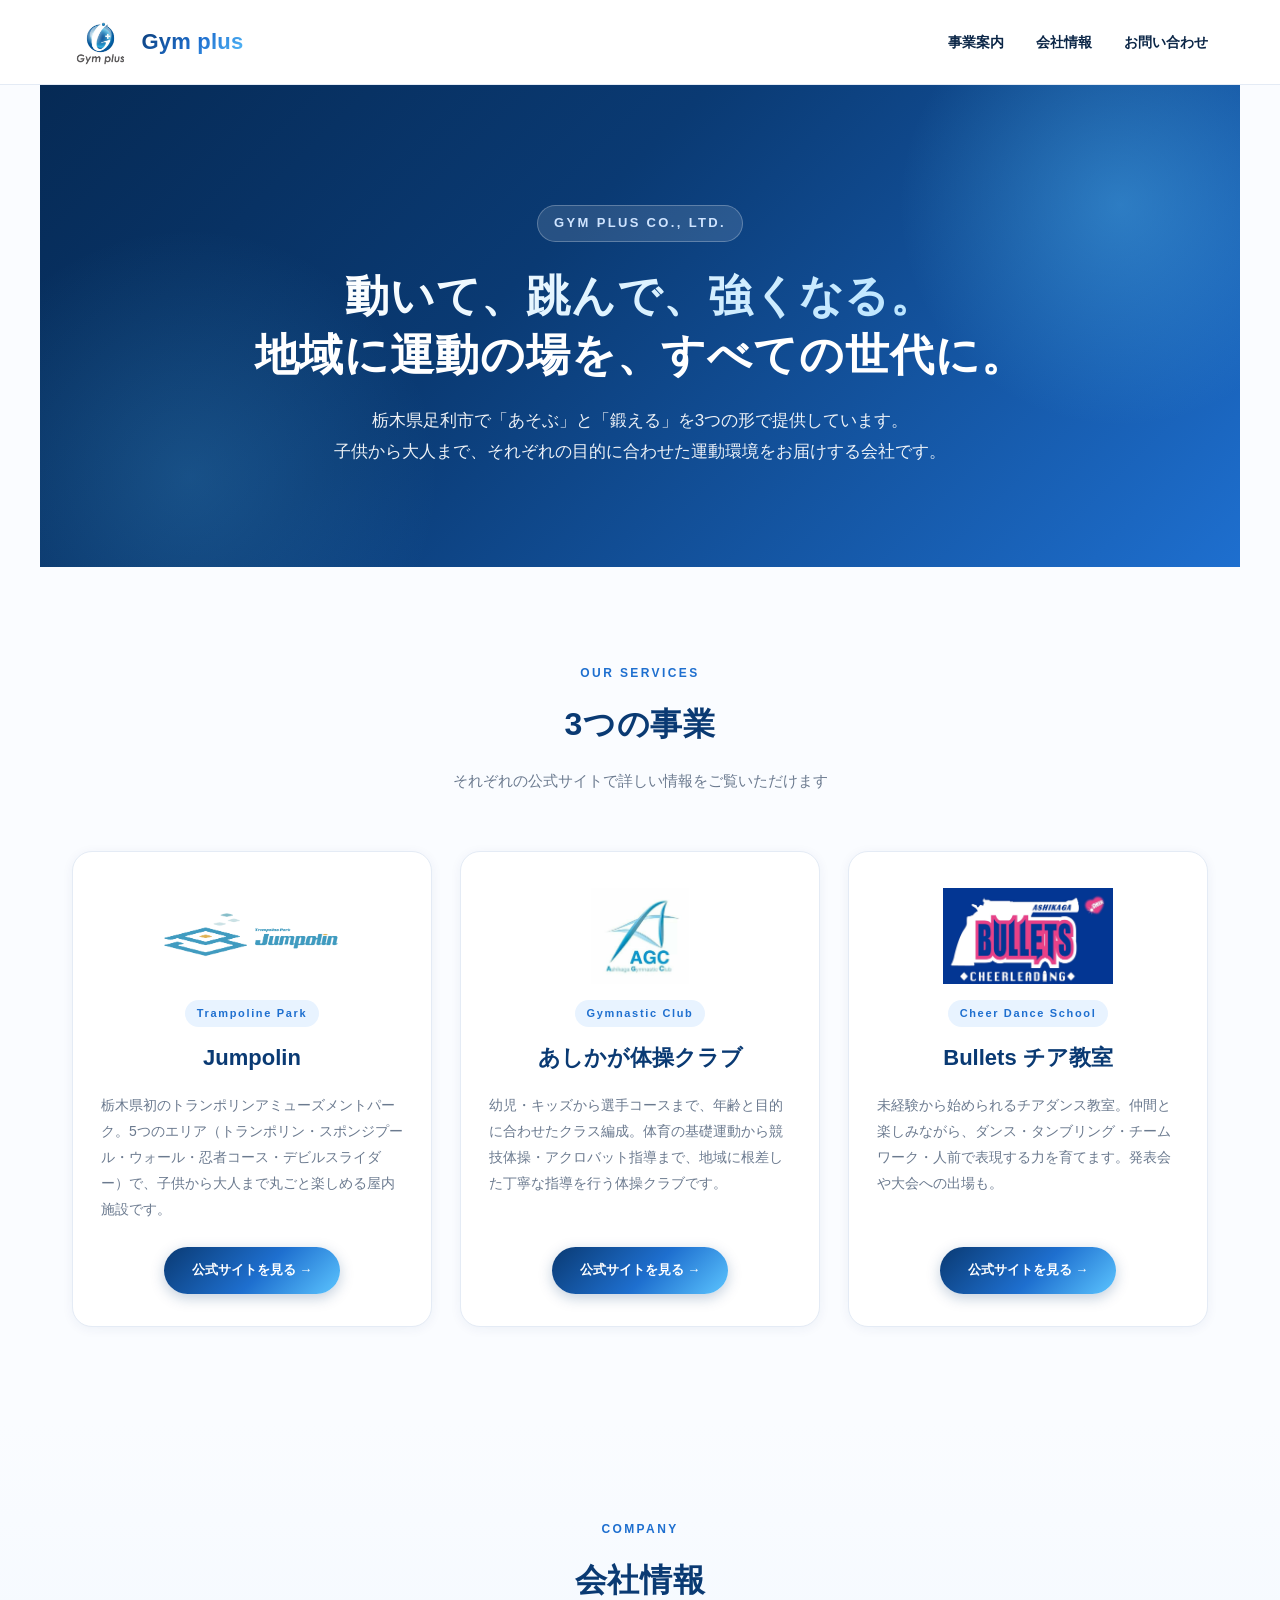
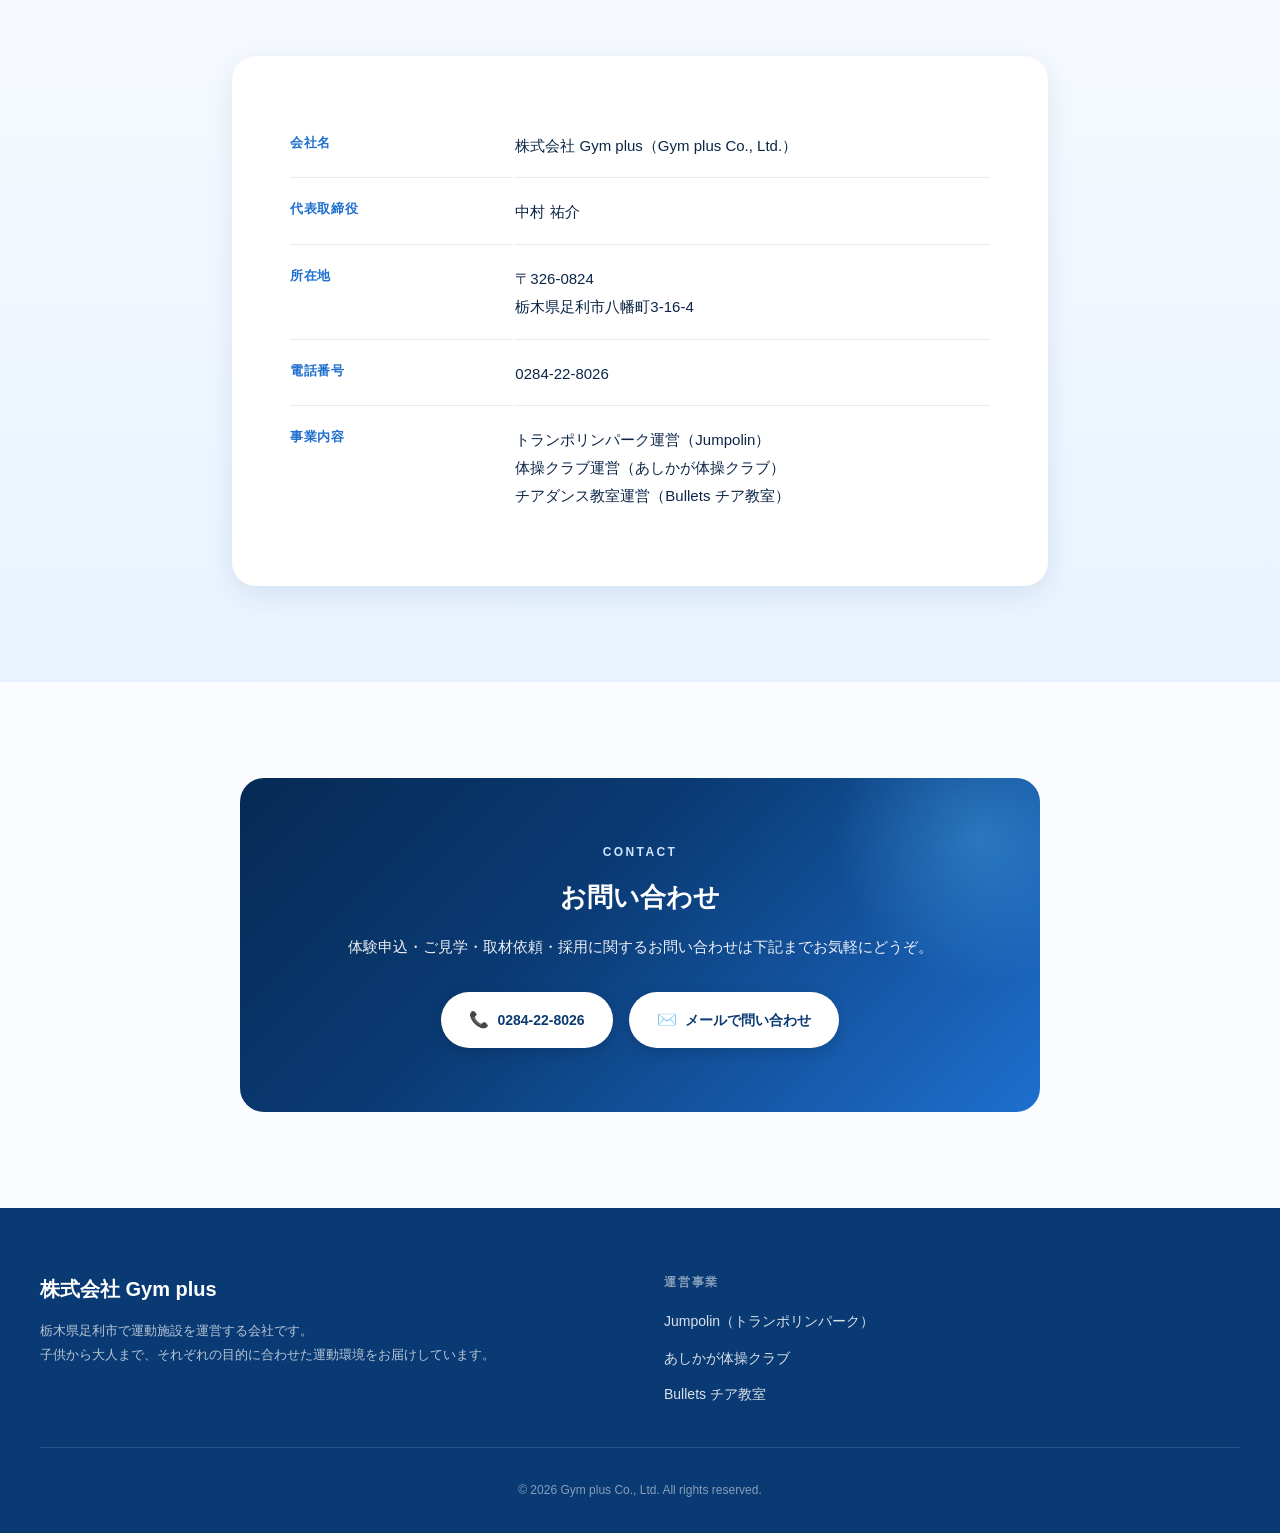
==== commit 130ae155: "ロゴ画像を実物に差し替え（Jumpolin/Gym plus/AGC/Bullets） - assets/logos/jumpolin.jpg, gymplus.jpg, agc.jpg を追加 - " ====
--- a/index.html
+++ b/index.html
@@ -12,7 +12,7 @@
 <header class="site-header">
   <div class="header-inner">
     <a href="/" class="brand">
-      <img src="assets/logos/gymplus.png" alt="" onerror="this.style.display='none'">
+      <img src="assets/logos/gymplus.jpg" alt="" onerror="this.style.display='none'">
       <span class="brand-text">Gym plus</span>
     </a>
     <nav class="nav">
@@ -43,7 +43,7 @@
 
     <div class="service-card">
       <div class="logo-wrap">
-        <img src="assets/logos/jumpolin.png" alt="Jumpolin" onerror="this.outerHTML='<div class=&quot;service-icon&quot;>🤸</div>'">
+        <img src="assets/logos/jumpolin.jpg" alt="Jumpolin" onerror="this.outerHTML='<div class=&quot;service-icon&quot;>🤸</div>'">
       </div>
       <span class="lead">Trampoline Park</span>
       <h3>Jumpolin</h3>
@@ -53,7 +53,7 @@
 
     <div class="service-card">
       <div class="logo-wrap">
-        <img src="assets/logos/agc.png" alt="AGC" onerror="this.outerHTML='<div class=&quot;service-icon&quot;>🤾</div>'">
+        <img src="assets/logos/agc.jpg" alt="AGC" onerror="this.outerHTML='<div class=&quot;service-icon&quot;>🤾</div>'">
       </div>
       <span class="lead">Gymnastic Club</span>
       <h3>あしかが体操クラブ</h3>
--- a/assets/style.css
+++ b/assets/style.css
@@ -64,8 +64,9 @@
   letter-spacing: 0.01em;
 }
 .brand img {
-  height: 40px;
+  height: 52px;
   width: auto;
+  object-fit: contain;
 }
 .brand .brand-text {
   background: var(--gradient-brand);
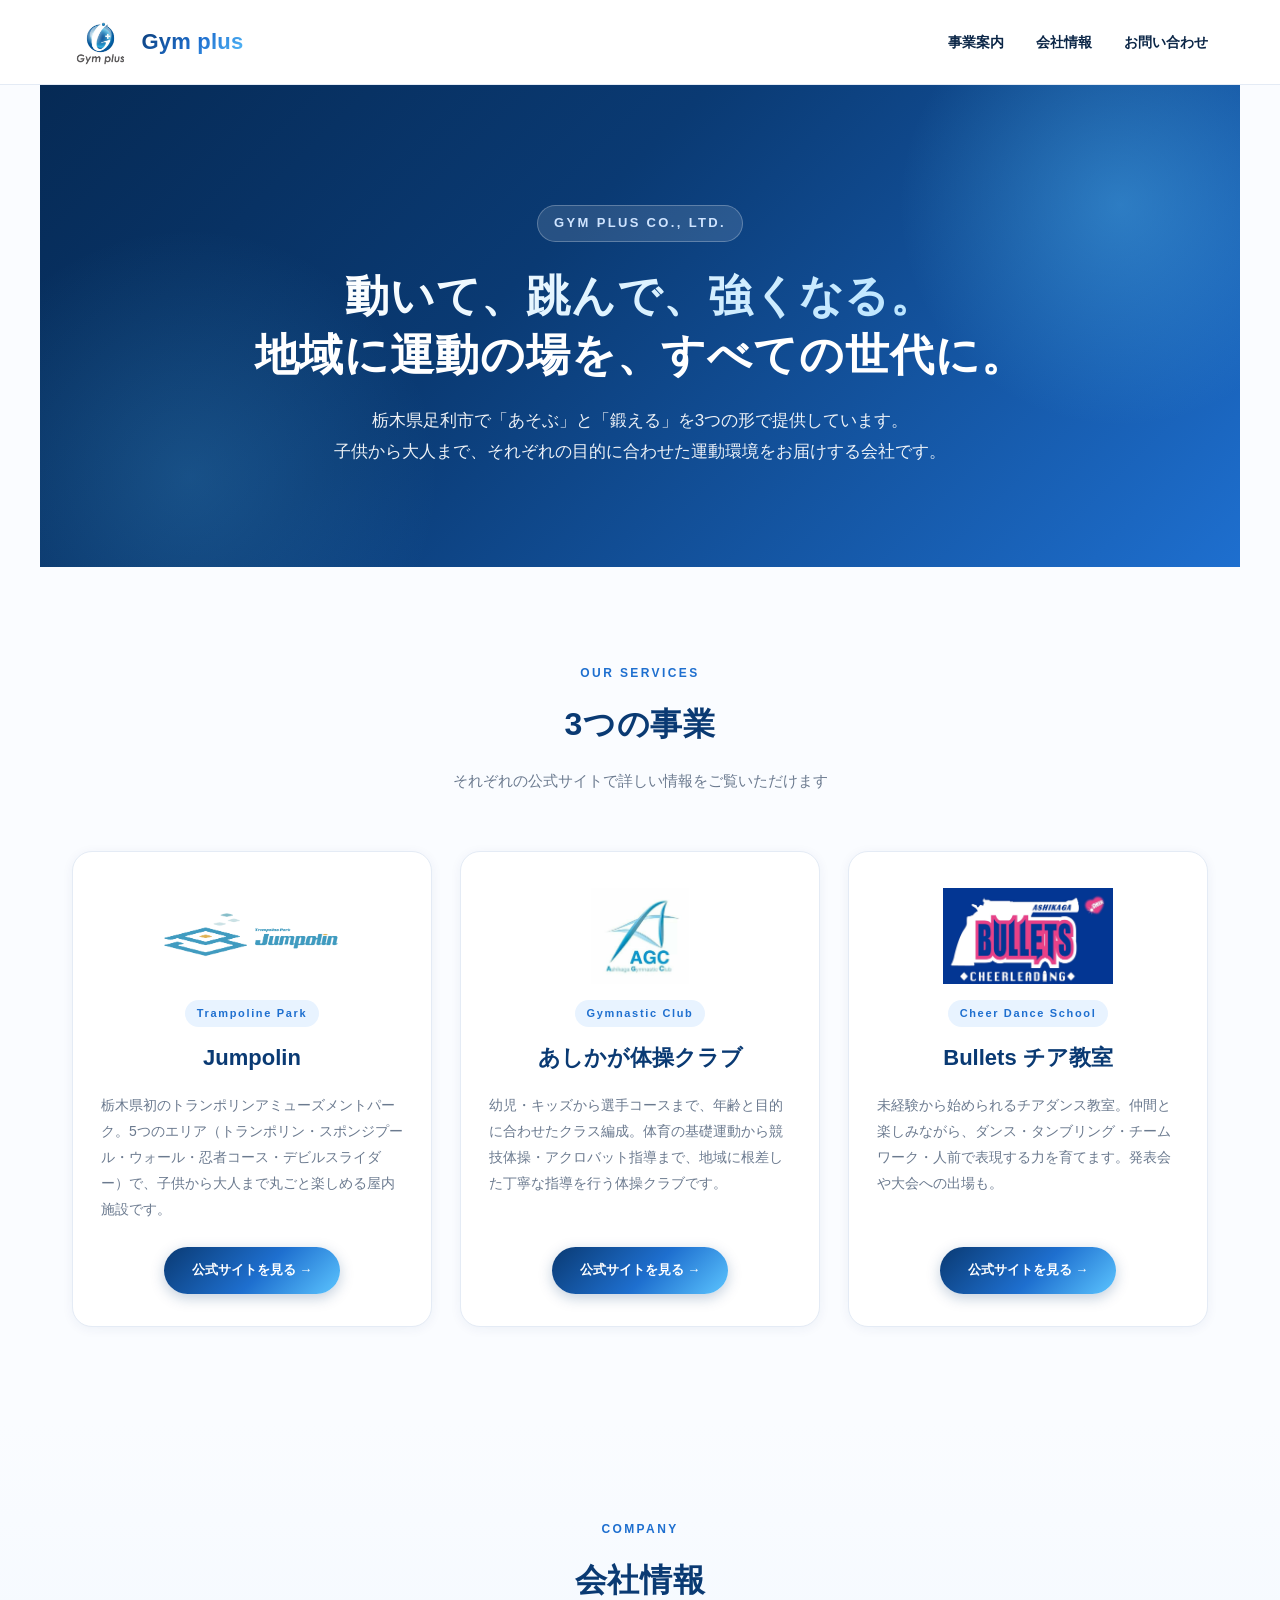
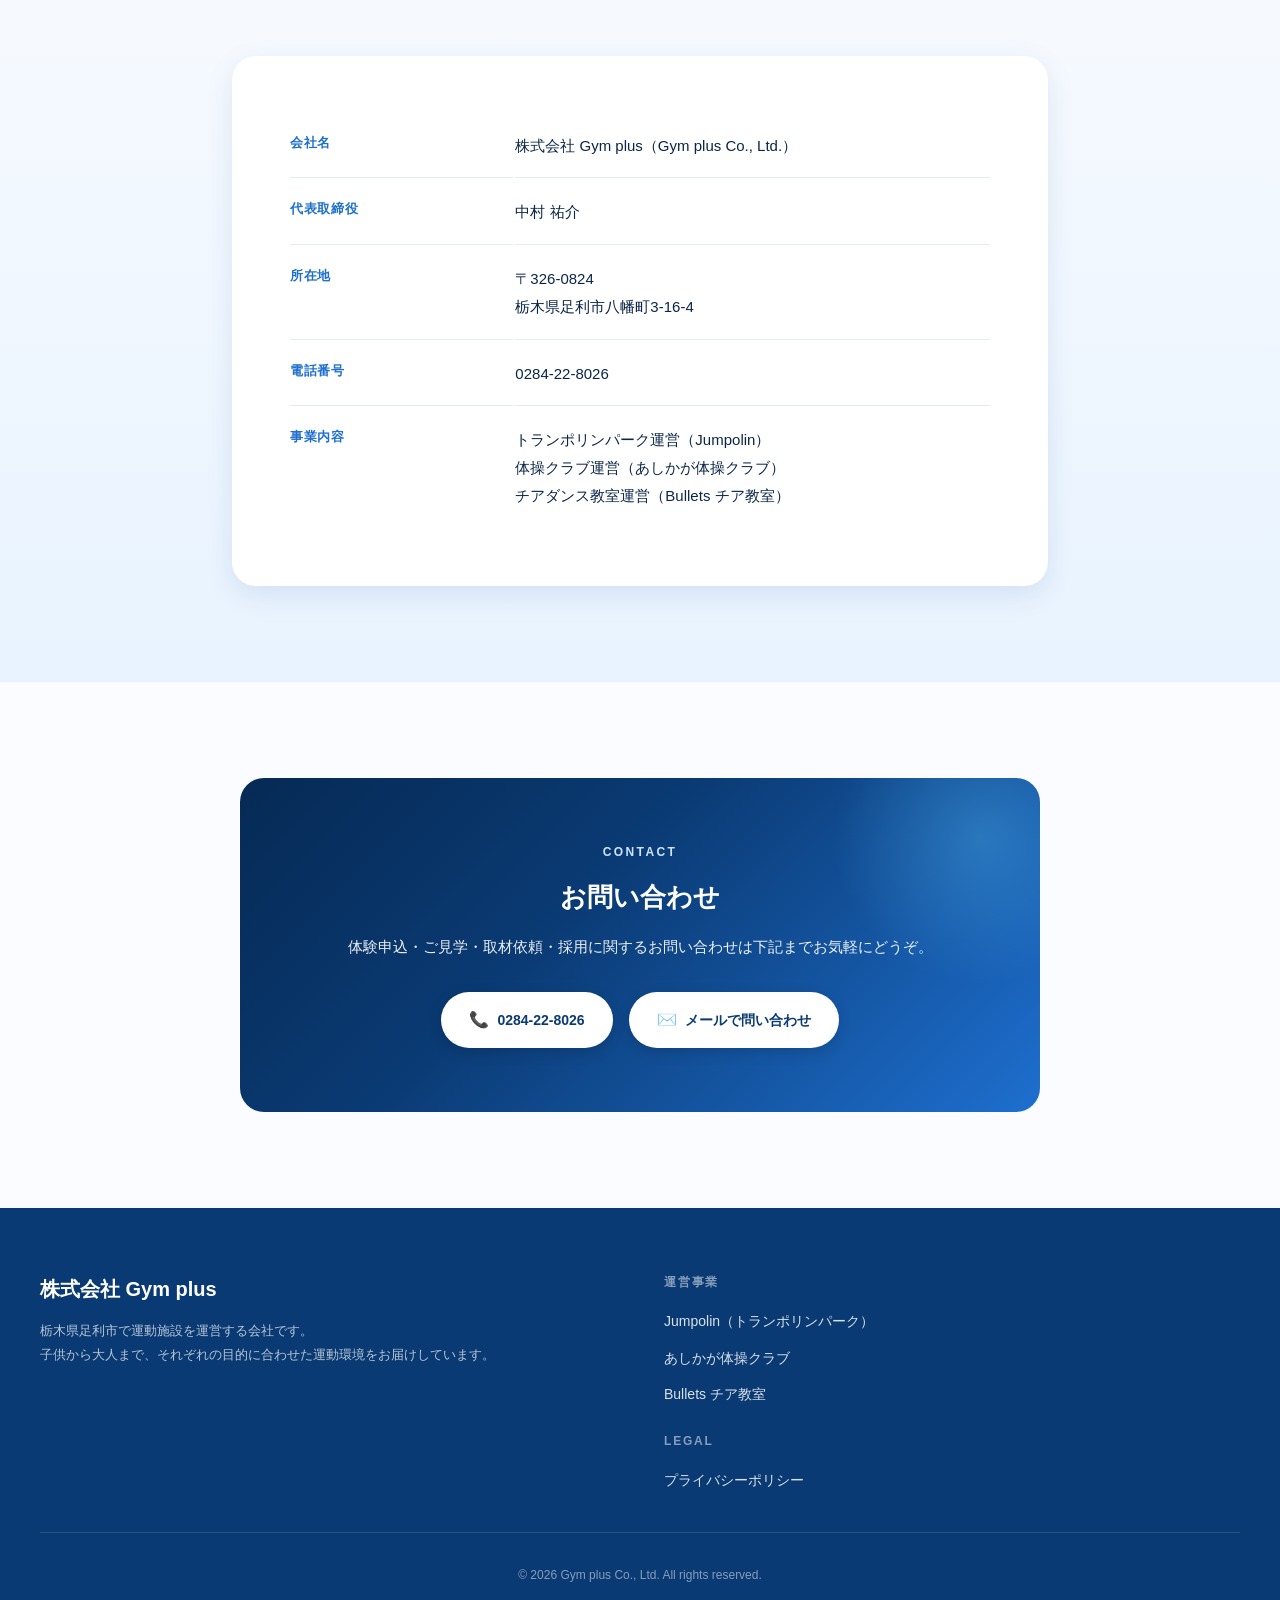
==== commit 2a66cc8a: "プライバシーポリシー整備 (実運用前の必須整備) - privacy.html: 11章構成の個人情報保護方針   取得情報/利用目的/第三者提供/委託先(Supabase/GitHub/LINE)/" ====
--- a/index.html
+++ b/index.html
@@ -125,6 +125,8 @@
         <a href="https://jumpolin.net/" target="_blank" rel="noopener">Jumpolin（トランポリンパーク）</a>
         <a href="http://ashikaga-gymnastic-club.com/" target="_blank" rel="noopener">あしかが体操クラブ</a>
         <a href="https://bullets-gym.jp/" target="_blank" rel="noopener">Bullets チア教室</a>
+        <div class="group-title" style="margin-top:12px;">Legal</div>
+        <a href="/privacy.html">プライバシーポリシー</a>
       </div>
     </div>
     <div class="copyright">© 2026 Gym plus Co., Ltd. All rights reserved.</div>
